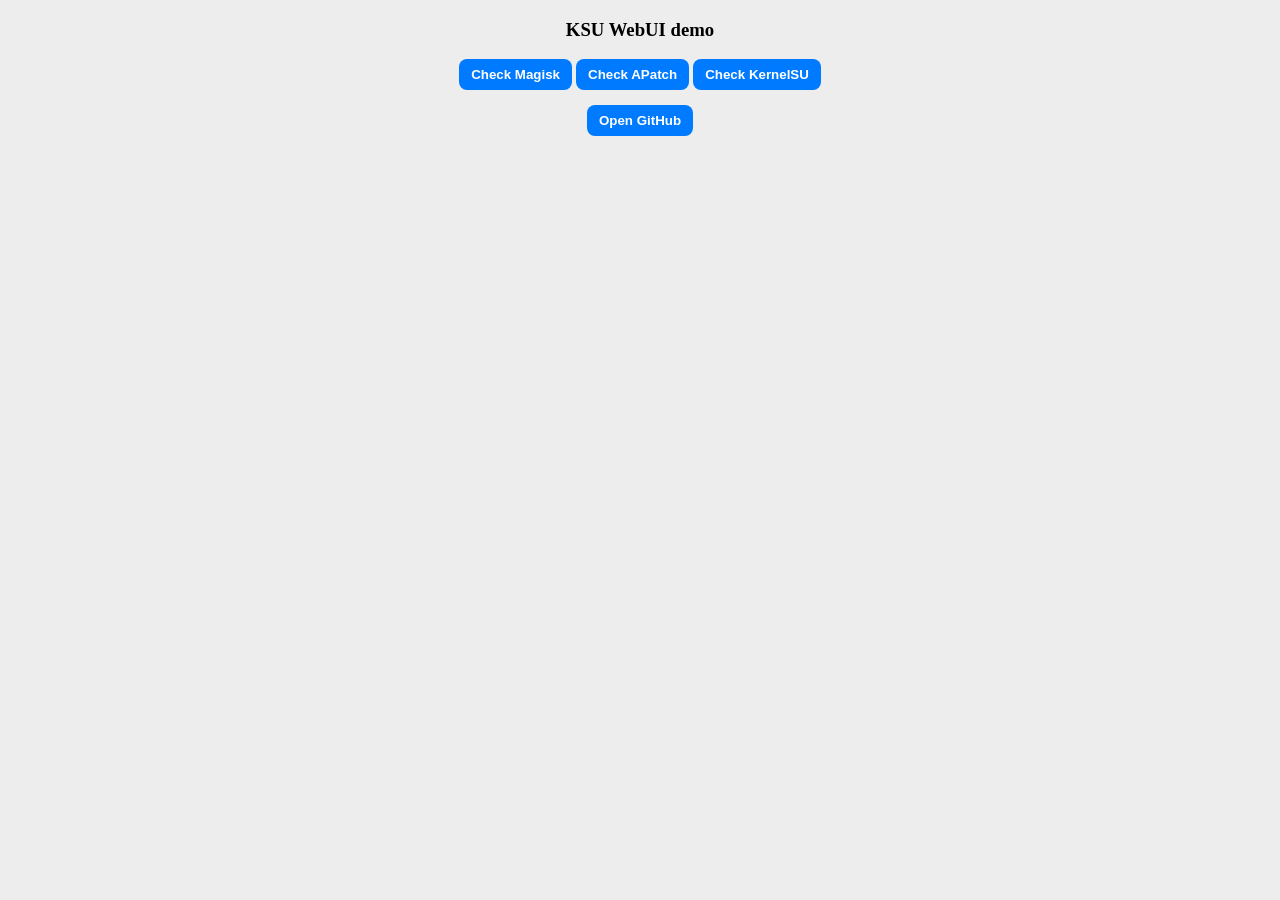
==== module/webroot/index.html @ 022d58e6 "webroot: show monet css in WebUI X" ====
<!DOCTYPE html>
<html lang="en">
    <head>
        <meta charset="utf-8">
        <meta name="viewport" content="width=device-width, initial-scale=1.0">
        <title>KSU WebUI demo</title>
        <link rel="stylesheet" href="styles.css" type="text/css">
        <script type="module" crossorigin src="index.js"></script>
    </head>
    <body>
        <h3 class="header">KSU WebUI demo</h3>
        <div class="content">
            <div class="button-container">
                <button class="btn ripple-element" onclick="checkMagisk()">Check Magisk</button>
                <button class="btn ripple-element" onclick="checkApatch()">Check APatch</button>
                <button class="btn ripple-element" onclick="checkKernelSU()">Check KernelSU</button>
            </div>
            <div class="button-container">
                <button class="btn ripple-element" onclick="linkRedirect('https://github.com/KOWX712/ksu-webui-demo')">Open GitHub</button>
            </div>
            <div class="content-container" id="monet-color-container">
                <h3>WebUI X Monet color scheme</h3>
                <button class="copy-btn copy">
                    <svg xmlns="http://www.w3.org/2000/svg" height="24px" viewBox="0 -960 960 960" width="24px"><path d="M200-120q-33 0-56.5-23.5T120-200v-560q0-33 23.5-56.5T200-840h167q11-35 43-57.5t70-22.5q40 0 71.5 22.5T594-840h166q33 0 56.5 23.5T840-760v560q0 33-23.5 56.5T760-120H200Zm0-80h560v-560h-80v120H280v-120h-80v560Zm280-560q17 0 28.5-11.5T520-800q0-17-11.5-28.5T480-840q-17 0-28.5 11.5T440-800q0 17 11.5 28.5T480-760Z"/></svg>
                </button>
                <pre id="monet-color-demo"></pre>
            </div>
        </div>
        <div class="footer-placeholder"></div>
    </body>
</html>
---- module/webroot/styles.css ----
@import url('https://mui.kernelsu.org/internal/insets.css');
@import url('https://mui.kernelsu.org/internal/colors.css');

:root {
    /* WebUI X full screen inset */
    --top-inset: var(--window-inset-top, 0px);
    --bottom-inset: var(--window-inset-bottom, 0px);

    /* Background colors */
    --bg-primary: var(--background, #EDEDED);
    --bg-secondary: var(--tonalSurface, #fff);

    /* Text colors */
    --text-primary: var(--onSurface, #000);
    
    /* Border colors */
    --border-color: var(--outlineVariant, #ccc);

    /* Button colors */
    --btn-primary: var(--primary, #007bff);
    --btn-primary-text: var(--onPrimary, #fff);
}

/* Dark mode */
@media (prefers-color-scheme: dark) {
    :root {
        /* Background colors */
        --bg-primary: var(--background, #151515);
        --bg-secondary: var(--tonalSurface, #292929);

        /* Text colors */
        --text-primary: var(--onSurface, #eee);

        /* Border colors */
        --border-color: var(--outlineVariant, #636363);
    }
}

body {
    margin: 0;
    padding-top: var(--top-inset);
    padding-bottom: var(--bottom-inset);
    background-color: var(--bg-primary);
    color: var(--text-primary);
}

.header {
    width: 100%;
    text-align: center;
}

h3 {
    user-select: none;
}

.content {
    display: flex;
    flex-direction: column;
    align-items: center;
    width: 100%;
    gap: 15px;
}

.footer-placeholder {
    height: 30px;
}

.btn {
    border: none;
    border-radius: 8px;
    padding: 8px 12px;
    font-weight: bold;
    background-color: var(--btn-primary);
    color: var(--btn-primary-text);
    user-select: none;
}

.content-container {
    width: 90%;
    max-width: 600px;
    padding: 20px 0;
    position: relative;
    background-color: var(--bg-secondary);
    border-radius: 10px;
    box-sizing: border-box;

    h3 {
        margin: 0;
    }
}

.content-container > * {
    padding: 0 20px;
}

#monet-color-container {
    display: none;
}

.copy-btn {
    position: absolute;
    right: 10px;
    top: 10px;
    display: flex;
    align-items: center;
    justify-content: center;
    padding: 5px;
    background-color: var(--bg-primary);
    border: 1px solid var(--border-color);
    border-radius: 5px;
    transition: all 0.2s ease;

    svg {
        fill: var(--border-color);
        transition: all 0.2s ease;
    }
}

.copy-btn:active {
    border-color: var(--text-primary);

    svg {
        fill: var(--text-primary);
    }
}

#monet-color-demo {
    overflow: auto;
}

.ripple-element {
    position: relative;
    overflow: hidden;
}

.ripple {
    position: absolute;
    border-radius: 50%;
    transform: scale(0);
    opacity: 1;
    animation: ripple-animation ease-out forwards;
    pointer-events: none;
    background: rgba(0, 0, 0, 0.2);
}

.ripple.end {
    opacity: 0;
}

@keyframes ripple-animation {
    to {
        transform: scale(3);
    }
}
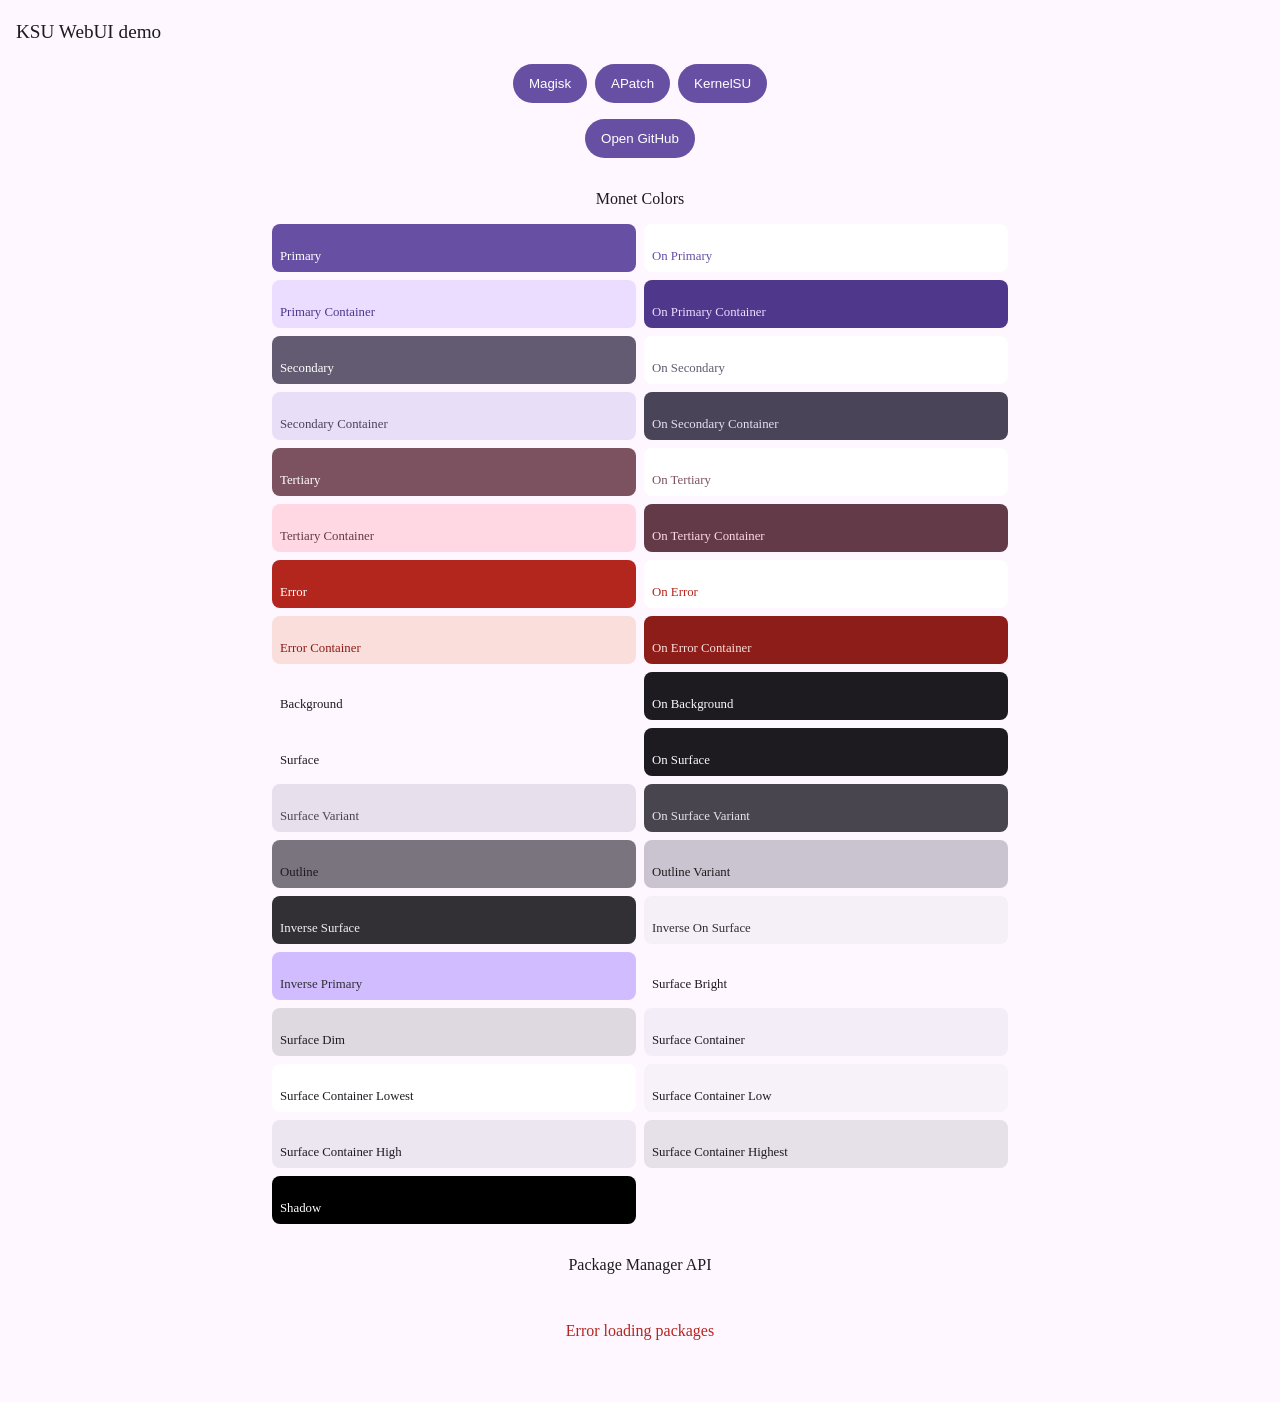
==== commit c3d489fe: "webroot: add support to new package manager api" ====
--- a/module/webroot/index.html
+++ b/module/webroot/index.html
@@ -8,25 +8,77 @@
         <script type="module" crossorigin src="index.js"></script>
     </head>
     <body>
-        <h3 class="header">KSU WebUI demo</h3>
+        <div class="header">
+            <div class="header-content">KSU WebUI demo</div>
+        </div>
+        <!-- Inset demo -->
+        <div class="inset-demo top">
+            <div class="corner">I'm top inset</div>
+            <div class="corner">I'm top inset</div>
+            <div class="corner">I'm top inset</div>
+        </div>
+        <div class="inset-demo bottom">
+            <div class="corner">I'm bottom inset</div>
+            <div class="corner">I'm bottom inset</div>
+            <div class="corner">I'm bottom inset</div>
+        </div>
+        <!-- body content -->
         <div class="content">
-            <div class="button-container">
-                <button class="btn ripple-element" onclick="checkMagisk()">Check Magisk</button>
-                <button class="btn ripple-element" onclick="checkApatch()">Check APatch</button>
-                <button class="btn ripple-element" onclick="checkKernelSU()">Check KernelSU</button>
-            </div>
-            <div class="button-container">
-                <button class="btn ripple-element" onclick="linkRedirect('https://github.com/KOWX712/ksu-webui-demo')">Open GitHub</button>
-            </div>
-            <div class="content-container" id="monet-color-container">
-                <h3>WebUI X Monet color scheme</h3>
-                <button class="copy-btn copy">
-                    <svg xmlns="http://www.w3.org/2000/svg" height="24px" viewBox="0 -960 960 960" width="24px"><path d="M200-120q-33 0-56.5-23.5T120-200v-560q0-33 23.5-56.5T200-840h167q11-35 43-57.5t70-22.5q40 0 71.5 22.5T594-840h166q33 0 56.5 23.5T840-760v560q0 33-23.5 56.5T760-120H200Zm0-80h560v-560h-80v120H280v-120h-80v560Zm280-560q17 0 28.5-11.5T520-800q0-17-11.5-28.5T480-840q-17 0-28.5 11.5T440-800q0 17 11.5 28.5T480-760Z"/></svg>
-                </button>
-                <pre id="monet-color-demo"></pre>
+            <div class="content-container">
+                <div class="button-container">
+                    <button class="btn ripple-element" onclick="checkMagisk()">Magisk</button>
+                    <button class="btn ripple-element" onclick="checkApatch()">APatch</button>
+                    <button class="btn ripple-element" onclick="checkKernelSU()">KernelSU</button>
+                </div>
+                <div class="button-container">
+                    <button class="btn ripple-element" onclick="linkRedirect('https://github.com/KOWX712/ksu-webui-demo')">Open GitHub</button>
+                </div>
+                <!-- Monet color demo -->
+                <div class="title">Monet Colors</div>
+                <div class="monet-color-container">
+                    <div class="color-block primary">Primary</div>
+                    <div class="color-block onPrimary">On Primary</div>
+                    <div class="color-block primaryContainer">Primary Container</div>
+                    <div class="color-block onPrimaryContainer">On Primary Container</div>
+                    <div class="color-block secondary">Secondary</div>
+                    <div class="color-block onSecondary">On Secondary</div>
+                    <div class="color-block secondaryContainer">Secondary Container</div>
+                    <div class="color-block onSecondaryContainer">On Secondary Container</div>
+                    <div class="color-block tertiary">Tertiary</div>
+                    <div class="color-block onTertiary">On Tertiary</div>
+                    <div class="color-block tertiaryContainer">Tertiary Container</div>
+                    <div class="color-block onTertiaryContainer">On Tertiary Container</div>
+                    <div class="color-block error">Error</div>
+                    <div class="color-block onError">On Error</div>
+                    <div class="color-block errorContainer">Error Container</div>
+                    <div class="color-block onErrorContainer">On Error Container</div>
+                    <div class="color-block background">Background</div>
+                    <div class="color-block onBackground">On Background</div>
+                    <div class="color-block surface">Surface</div>
+                    <div class="color-block onSurface">On Surface</div>
+                    <div class="color-block surfaceVariant">Surface Variant</div>
+                    <div class="color-block onSurfaceVariant">On Surface Variant</div>
+                    <div class="color-block outline">Outline</div>
+                    <div class="color-block outlineVariant">Outline Variant</div>
+                    <div class="color-block inverseSurface">Inverse Surface</div>
+                    <div class="color-block inverseOnSurface">Inverse On Surface</div>
+                    <div class="color-block inversePrimary">Inverse Primary</div>
+                    <div class="color-block surfaceBright">Surface Bright</div>
+                    <div class="color-block surfaceDim">Surface Dim</div>
+                    <div class="color-block surfaceContainer">Surface Container</div>
+                    <div class="color-block surfaceContainerLowest">Surface Container Lowest</div>
+                    <div class="color-block surfaceContainerLow">Surface Container Low</div>
+                    <div class="color-block surfaceContainerHigh">Surface Container High</div>
+                    <div class="color-block surfaceContainerHighest">Surface Container Highest</div>
+                    <div class="color-block shadow">Shadow</div>
+                </div>
+                <!-- package manager api demo -->
+                <div class="title">Package Manager API</div>
+                <div class="pm-container">
+                    <div class="loading">Loading packages...</div>
+                </div>
             </div>
         </div>
         <div class="footer-placeholder"></div>
     </body>
 </html>
-
--- a/module/webroot/styles.css
+++ b/module/webroot/styles.css
@@ -1,59 +1,123 @@
-@import url('https://mui.kernelsu.org/internal/insets.css');
-@import url('https://mui.kernelsu.org/internal/colors.css');
+/* Import these for KernelSU or WebUI-X provided css properties (as root variable) */
+@import url('https://mui.kernelsu.org/internal/insets.css'); /* For windows insets value */
+@import url('https://mui.kernelsu.org/internal/colors.css'); /* For app's monet color */
 
 :root {
-    /* WebUI X full screen inset */
-    --top-inset: var(--window-inset-top, 0px);
-    --bottom-inset: var(--window-inset-bottom, 0px);
-
-    /* Background colors */
-    --bg-primary: var(--background, #EDEDED);
-    --bg-secondary: var(--tonalSurface, #fff);
-
-    /* Text colors */
-    --text-primary: var(--onSurface, #000);
-    
-    /* Border colors */
-    --border-color: var(--outlineVariant, #ccc);
-
-    /* Button colors */
-    --btn-primary: var(--primary, #007bff);
-    --btn-primary-text: var(--onPrimary, #fff);
+    /* Insets */
+    --inset-top: var(--window-inset-top, 0px);
+    --inset-bottom: var(--window-inset-bottom, 0px);
+
+    /* Color */
+    --color-primary: var(--primary, #6750A4);
+    --color-on-primary: var(--onPrimary, #FFFFFF);
+    --color-primary-container: var(--primaryContainer, #EADDFF);
+    --color-on-primary-container: var(--onPrimaryContainer, #4F378B);
+    --color-secondary: var(--secondary, #625B71);
+    --color-on-secondary: var(--onSecondary, #FFFFFF);
+    --color-secondary-container: var(--secondaryContainer, #E8DEF8);
+    --color-on-secondary-container: var(--on-secondaryContainer, #4A4458);
+    --color-tertiary: var(--tertiary, #7D5260);
+    --color-on-tertiary: var(--onTertiary, #FFFFFF);
+    --color-tertiary-container: var(--tertiaryContainer, #FFD8E4);
+    --color-on-tertiary-container: var(--onTertiaryContainer, #633B48);
+    --color-error: var(--error, #B3261E);
+    --color-on-error: var(--onError, #FFFFFF);
+    --color-error-container: var(--errorContainer, #F9DEDC);
+    --color-on-error-container: var(--onErrorContainer, #8C1D18);
+    --color-background: var(--background, #FEF7FF);
+    --color-on-background: var(--onBackground, #1D1B20);
+    --color-surface: var(--surface, #FEF7FF);
+    --color-on-surface: var(--onSurface, #1D1B20);
+    --color-surface-variant: var(--surfaceVariant, #E7E0EC);
+    --color-on-surface-variant: var(--onSurfaceVariant, #49454F);
+    --color-outline: var(--outline, #79747E);
+    --color-outline-variant: var(--outlineVariant, #CAC4D0);
+    --color-shadow: var(--shadow, #000000);
+    --color-inverse-surface: var(--inverseSurface, #322F35);
+    --color-inverse-on-surface: var(--inverseOnSurface, #F5EFF7);
+    --color-inverse-primary: var(--inversePrimary, #D0BCFF);
+    --color-surface-bright: var(--surfaceBright, #FEF7FF);
+    --color-surface-dim: var(--surfaceDim, #DED8E1);
+    --color-surface-container: var(--surfaceContainer, #F3EDF7);
+    --color-surface-container-lowest: var(--surfaceContainerLowest, #FFFFFF);
+    --color-surface-container-low: var(--surfaceContainerLow, #F7F2FA);
+    --color-surface-container-high: var(--surfaceContainerHigh, #ECE6F0);
+    --color-surface-container-highest: var(--surfaceContainerHighest, #E6E0E9);
 }
 
 /* Dark mode */
 @media (prefers-color-scheme: dark) {
     :root {
-        /* Background colors */
-        --bg-primary: var(--background, #151515);
-        --bg-secondary: var(--tonalSurface, #292929);
-
-        /* Text colors */
-        --text-primary: var(--onSurface, #eee);
-
-        /* Border colors */
-        --border-color: var(--outlineVariant, #636363);
+        /* Color (Dark mode) */
+        --color-primary: var(--primary, #D0BCFF);
+        --color-on-primary: var(--onPrimary, #381E72);
+        --color-primary-container: var(--primaryContainer, #4F378B);
+        --color-on-primary-container: var(--onPrimaryContainer, #EADDFF);
+        --color-secondary: var(--secondary, #CCC2DC);
+        --color-on-secondary: var(--onSecondary, #332D41);
+        --color-secondary-container: var(--secondaryContainer, #4A4458);
+        --color-on-secondary-container: var(--onSecondaryContainer, #E8DEF8);
+        --color-tertiary: var(--tertiary, #EFB8C8);
+        --color-on-tertiary: var(--onTertiary, #492532);
+        --color-tertiary-container: var(--tertiaryContainer, #633B48);
+        --color-on-tertiary-container: var(--onTertiaryContainer, #FFD8E4);
+        --color-error: var(--error, #F2B8B5);
+        --color-on-error: var(--onError, #601410);
+        --color-error-container: var(--errorContainer, #8C1D18);
+        --color-on-error-container: var(--onErrorContainer, #F9DEDC);
+        --color-background: var(--background, #141218);
+        --color-on-background: var(--onBackground, #E6E0E9);
+        --color-surface: var(--surface, #141218);
+        --color-on-surface: var(--onSurface, #E6E0E9);
+        --color-surface-variant: var(--surfaceVariant, #49454F);
+        --color-on-surface-variant: var(--onSurfaceVariant, #CAC4D0);
+        --color-outline: var(--outline, #938F99);
+        --color-outline-variant: var(--outlineVariant, #49454F);
+        --color-shadow: var(--shadow, #000000);
+        --color-inverse-surface: var(--inverseSurface, #E6E0E9);
+        --color-inverse-on-surface: var(--inverseOnSurface, #322F35);
+        --color-inverse-primary: var(--inversePrimary, #6750A4);
+        --color-surface-bright: var(--surfaceBright, #3B383E);
+        --color-surface-dim: var(--surfaceDim, #141218);
+        --color-surface-container: var(--surfaceContainer, #211F26);
+        --color-surface-container-lowest: var(--surfaceContainerLowest, #0F0D13);
+        --color-surface-container-low: var(--surfaceContainerLow, #1D1B20);
+        --color-surface-container-high: var(--surfaceContainerHigh, #2B2930);
+        --color-surface-container-highest: var(--surfaceContainerHighest, #36343B);
     }
 }
 
 body {
     margin: 0;
-    padding-top: var(--top-inset);
-    padding-bottom: var(--bottom-inset);
-    background-color: var(--bg-primary);
-    color: var(--text-primary);
+    padding-top: var(--inset-top);
+    padding-bottom: var(--inset-bottom);
+    background-color: var(--color-background);
+    color: var(--color-on-background);
 }
 
 .header {
+    position: fixed;
+    top: 0;
+    left: 0;
     width: 100%;
-    text-align: center;
-}
-
-h3 {
-    user-select: none;
+    height: 64px;
+    padding-top: var(--inset-top);
+    background-color: var(--color-background);
+    z-index: 1;
+}
+
+.header-content {
+    font-size: 1.2em;
+    width: 100%;
+    height: 100%;
+    padding: 0 16px;
+    box-sizing: border-box;
+    display: flex;
+    align-items: center;
 }
 
 .content {
+    margin-top: 64px;
     display: flex;
     flex-direction: column;
     align-items: center;
@@ -65,67 +129,259 @@
     height: 30px;
 }
 
+.button-container {
+    width: 100%;
+    display: flex;
+    justify-content: center;
+    gap: 8px;
+}
+
 .btn {
     border: none;
+    border-radius: 50px;
+    padding: 12px 16px;
+    font-weight: 500;
+    background-color: var(--color-primary);
+    color: var(--color-on-primary);
+    user-select: none;
+}
+
+.content-container {
+    width:100%;
+    max-width: 768px;
+    padding: 0 16px;
+    box-sizing: border-box;
+    display: flex;
+    flex-direction: column;
+    align-items: center;
+    gap: 16px;
+}
+
+.title {
+    margin-top: 16px;
+    user-select: none;
+}
+
+.monet-color-container {
+    width: 100%;
+    display: grid;
+    grid-template-columns: repeat(2, 1fr);
+    gap: 8px;
+}
+
+.color-block {
+    height: 48px;
+    font-size: 0.8em;
     border-radius: 8px;
-    padding: 8px 12px;
-    font-weight: bold;
-    background-color: var(--btn-primary);
-    color: var(--btn-primary-text);
-    user-select: none;
-}
-
-.content-container {
-    width: 90%;
-    max-width: 600px;
-    padding: 20px 0;
-    position: relative;
-    background-color: var(--bg-secondary);
-    border-radius: 10px;
+    display: flex;
+    align-items: end;
+    padding: 8px;
     box-sizing: border-box;
-
-    h3 {
-        margin: 0;
-    }
-}
-
-.content-container > * {
-    padding: 0 20px;
-}
-
-#monet-color-container {
-    display: none;
-}
-
-.copy-btn {
-    position: absolute;
-    right: 10px;
-    top: 10px;
-    display: flex;
-    align-items: center;
-    justify-content: center;
-    padding: 5px;
-    background-color: var(--bg-primary);
-    border: 1px solid var(--border-color);
-    border-radius: 5px;
-    transition: all 0.2s ease;
-
-    svg {
-        fill: var(--border-color);
-        transition: all 0.2s ease;
-    }
-}
-
-.copy-btn:active {
-    border-color: var(--text-primary);
-
-    svg {
-        fill: var(--text-primary);
-    }
-}
-
-#monet-color-demo {
-    overflow: auto;
+}
+
+.color-block.primary {
+    background-color: var(--color-primary);
+    color: var(--color-on-primary);
+}
+
+.color-block.onPrimary {
+    background-color: var(--color-on-primary);
+    color: var(--color-primary);
+}
+
+.color-block.primaryContainer {
+    background-color: var(--color-primary-container);
+    color: var(--color-on-primary-container);
+}
+
+.color-block.onPrimaryContainer {
+    background-color: var(--color-on-primary-container);
+    color: var(--color-primary-container);
+}
+
+.color-block.secondary {
+    background-color: var(--color-secondary);
+    color: var(--color-on-secondary);
+}
+
+.color-block.onSecondary {
+    background-color: var(--color-on-secondary);
+    color: var(--color-secondary);
+}
+
+.color-block.secondaryContainer {
+    background-color: var(--color-secondary-container);
+    color: var(--color-on-secondary-container);
+}
+
+.color-block.onSecondaryContainer {
+    background-color: var(--color-on-secondary-container);
+    color: var(--color-secondary-container);
+}
+
+.color-block.tertiary {
+    background-color: var(--color-tertiary);
+    color: var(--color-on-tertiary);
+}
+
+.color-block.onTertiary {
+    background-color: var(--color-on-tertiary);
+    color: var(--color-tertiary);
+}
+
+.color-block.tertiaryContainer {
+    background-color: var(--color-tertiary-container);
+    color: var(--color-on-tertiary-container);
+}
+
+.color-block.onTertiaryContainer {
+    background-color: var(--color-on-tertiary-container);
+    color: var(--color-tertiary-container);
+}
+
+.color-block.error {
+    background-color: var(--color-error);
+    color: var(--color-on-error);
+}
+
+.color-block.onError {
+    background-color: var(--color-on-error);
+    color: var(--color-error);
+}
+
+.color-block.errorContainer {
+    background-color: var(--color-error-container);
+    color: var(--color-on-error-container);
+}
+
+.color-block.onErrorContainer {
+    background-color: var(--color-on-error-container);
+    color: var(--color-error-container);
+}
+
+.color-block.background {
+    background-color: var(--color-background);
+    color: var(--color-on-background);
+}
+
+.color-block.onBackground {
+    background-color: var(--color-on-background);
+    color: var(--color-background);
+}
+
+.color-block.surface {
+    background-color: var(--color-surface);
+    color: var(--color-on-surface);
+}
+
+.color-block.onSurface {
+    background-color: var(--color-on-surface);
+    color: var(--color-surface);
+}
+
+.color-block.surfaceVariant {
+    background-color: var(--color-surface-variant);
+    color: var(--color-on-surface-variant);
+}
+
+.color-block.onSurfaceVariant {
+    background-color: var(--color-on-surface-variant);
+    color: var(--color-surface-variant);
+}
+
+.color-block.outline {
+    background-color: var(--color-outline);
+    color: var(--color-on-surface);
+}
+
+.color-block.outlineVariant {
+    background-color: var(--color-outline-variant);
+    color: var(--color-on-surface);
+}
+
+.color-block.shadow {
+    background-color: var(--color-shadow);
+    color: #FFFFFF;
+}
+
+.color-block.inverseSurface {
+    background-color: var(--color-inverse-surface);
+    color: var(--color-inverse-on-surface);
+}
+
+.color-block.inverseOnSurface {
+    background-color: var(--color-inverse-on-surface);
+    color: var(--color-inverse-surface);
+}
+
+.color-block.inversePrimary {
+    background-color: var(--color-inverse-primary);
+    color: var(--color-inverse-surface);
+}
+
+.color-block.surfaceBright {
+    background-color: var(--color-surface-bright);
+    color: var(--color-on-surface);
+}
+
+.color-block.surfaceDim {
+    background-color: var(--color-surface-dim);
+    color: var(--color-on-surface);
+}
+
+.color-block.surfaceContainer {
+    background-color: var(--color-surface-container);
+    color: var(--color-on-surface);
+}
+
+.color-block.surfaceContainerLowest {
+    background-color: var(--color-surface-container-lowest);
+    color: var(--color-on-surface);
+}
+
+.color-block.surfaceContainerLow {
+    background-color: var(--color-surface-container-low);
+    color: var(--color-on-surface);
+}
+
+.color-block.surfaceContainerHigh {
+    background-color: var(--color-surface-container-high);
+    color: var(--color-on-surface);
+}
+
+.color-block.surfaceContainerHighest {
+    background-color: var(--color-surface-container-highest);
+    color: var(--color-on-surface);
+}
+
+.inset-demo {
+    position: fixed;
+    width: 100%;
+    background-color: var(--color-tertiary-container);
+    color: var(--color-on-tertiary-container);
+    z-index: 1;
+    overflow: hidden;
+    display: grid;
+    grid-template-columns: repeat(3, 1fr);
+}
+
+.inset-demo.top {
+    top: 0;
+    height: var(--inset-top);
+}
+
+.inset-demo.bottom {
+    bottom: 0;
+    height: var(--inset-bottom);
+}
+
+.corner {
+    text-align: center;
+    font-size: 0.5em;
+}
+
+.inset-demo.bottom .corner {
+    margin-top: auto;
 }
 
 .ripple-element {
@@ -152,3 +408,110 @@
         transform: scale(3);
     }
 }
+
+.pm-container {
+    max-width: 100%;
+    overflow: auto;
+}
+
+.pm-table {
+    border-collapse: collapse;
+    background-color: var(--color-surface);
+    border-radius: 8px;
+    overflow: hidden;
+    table-layout: fixed;
+}
+
+.pm-table th,
+.pm-table td {
+    padding: 12px 8px;
+    text-align: left;
+    border-bottom: 1px solid var(--color-outline);
+}
+
+.pm-table th {
+    background-color: var(--color-surface-container-high);
+    font-weight: 600;
+    color: var(--color-on-surface);
+    font-size: 0.9em;
+}
+
+.pm-table tbody tr:last-child td {
+    border-bottom: none;
+}
+
+.app-icon {
+    width: 48px;
+    height: 48px;
+    object-fit: contain;
+    background-color: var(--color-surface-container);
+    transition: opacity 0.3s ease;
+}
+
+.app-icon.lazy {
+    opacity: 0;
+}
+
+.app-icon:not(.lazy) {
+    opacity: 1;
+}
+
+.app-info {
+    max-width: 10em;
+}
+
+.app-label {
+    color: var(--color-on-surface);
+    margin-bottom: 4px;
+    font-size: 0.9em;
+    overflow: hidden;
+    text-overflow: ellipsis;
+    white-space: nowrap;
+}
+
+.package-name {
+    color: var(--color-on-surface-variant);
+    font-size: 0.8em;
+    margin-bottom: 2px;
+    overflow: hidden;
+    text-overflow: ellipsis;
+    white-space: nowrap;
+}
+
+.version {
+    color: var(--color-on-surface-variant);
+    font-size: 0.8em;
+    overflow: hidden;
+    text-overflow: ellipsis;
+    white-space: nowrap;
+}
+
+.app-type {
+    text-transform: capitalize;
+    font-size: 0.9em;
+}
+
+.app-type.system {
+    color: var(--color-tertiary);
+}
+
+.app-type.user {
+    color: var(--color-primary);
+}
+
+.app-uid {
+    font-family: monospace;
+    color: var(--color-on-surface-variant);
+    font-size: 0.9em;
+}
+
+.loading,
+.pm-error {
+    text-align: center;
+    padding: 32px;
+    color: var(--color-on-surface-variant);
+}
+
+.pm-error {
+    color: var(--color-error);
+}
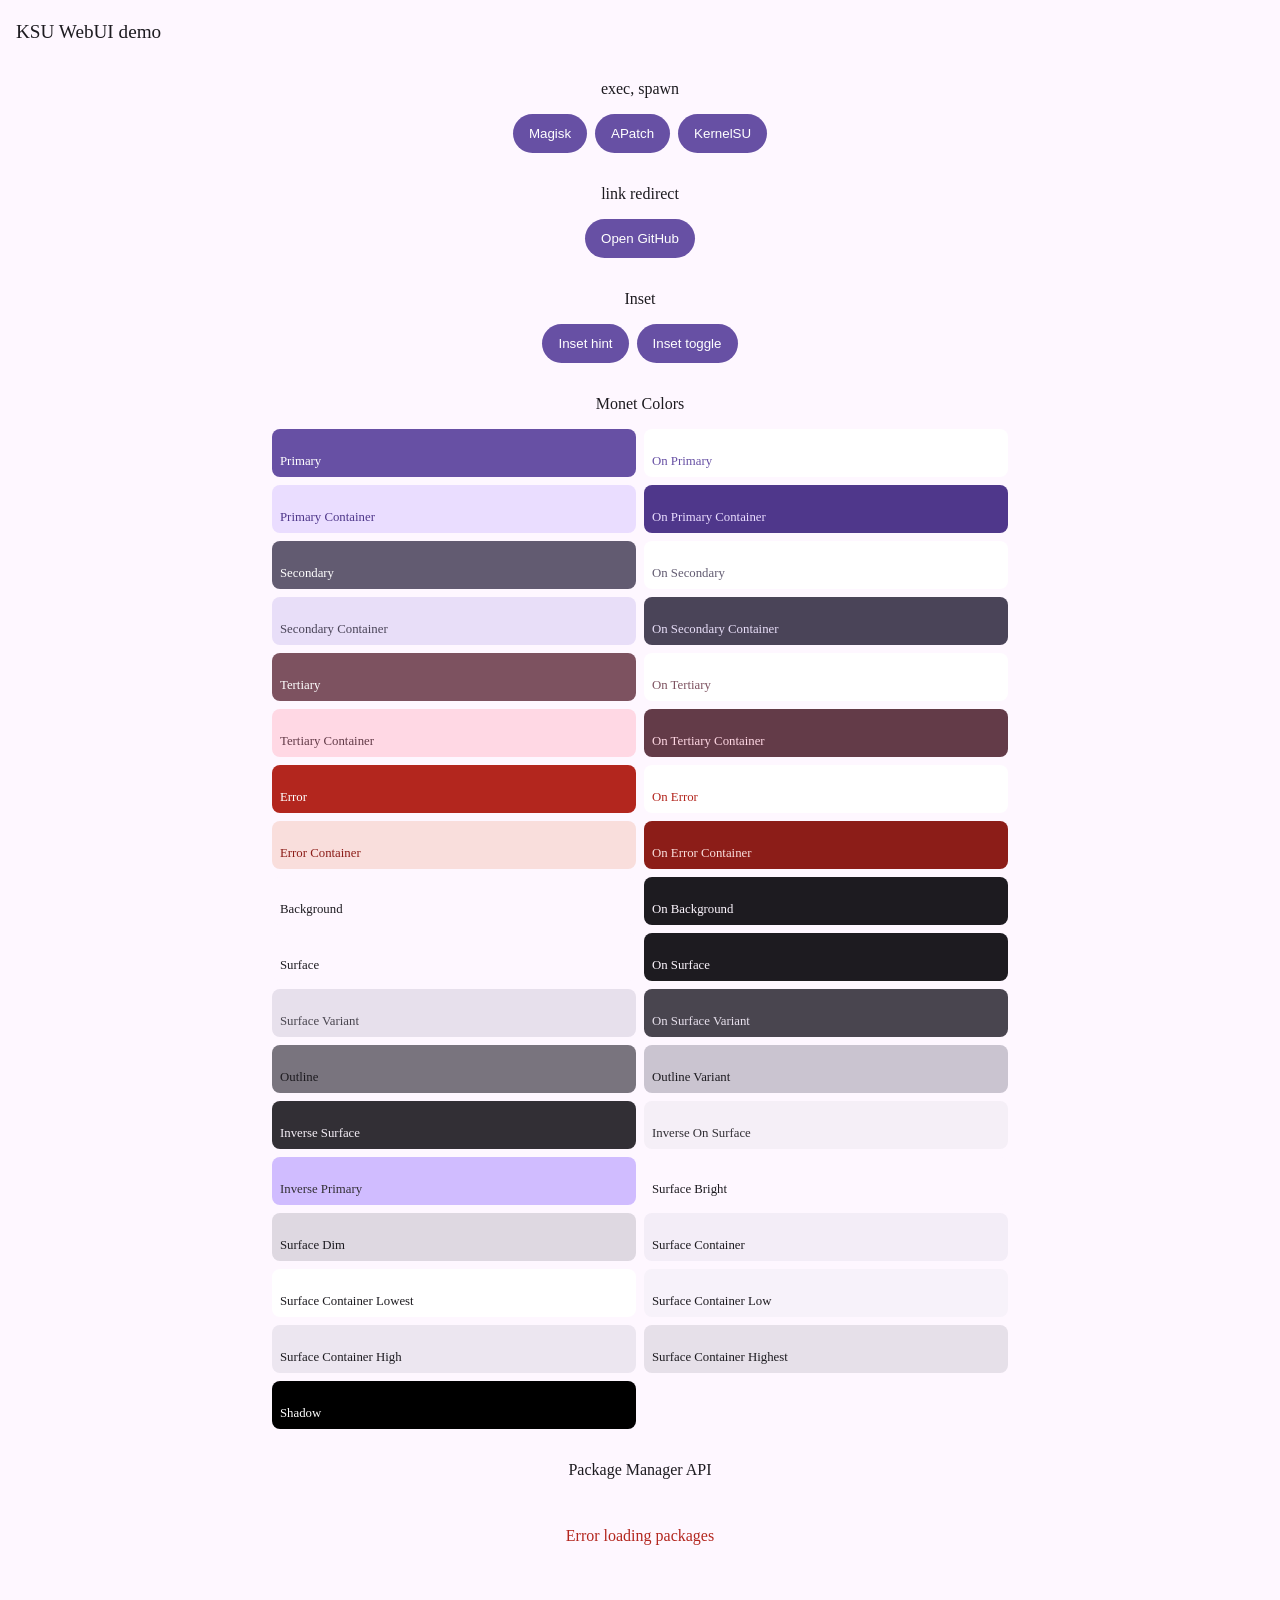
==== commit 50ebfcbe: "webroot: add insets toggle support" ====
--- a/module/webroot/index.html
+++ b/module/webroot/index.html
@@ -12,12 +12,12 @@
             <div class="header-content">KSU WebUI demo</div>
         </div>
         <!-- Inset demo -->
-        <div class="inset-demo top">
+        <div class="inset-demo top hide">
             <div class="corner">I'm top inset</div>
             <div class="corner">I'm top inset</div>
             <div class="corner">I'm top inset</div>
         </div>
-        <div class="inset-demo bottom">
+        <div class="inset-demo bottom hide">
             <div class="corner">I'm bottom inset</div>
             <div class="corner">I'm bottom inset</div>
             <div class="corner">I'm bottom inset</div>
@@ -25,13 +25,23 @@
         <!-- body content -->
         <div class="content">
             <div class="content-container">
+                <!-- exec and spawn demo -->
+                 <div class="title">exec, spawn</div>
                 <div class="button-container">
                     <button class="btn ripple-element" onclick="checkMagisk()">Magisk</button>
                     <button class="btn ripple-element" onclick="checkApatch()">APatch</button>
                     <button class="btn ripple-element" onclick="checkKernelSU()">KernelSU</button>
                 </div>
+                <!-- open link in external browser demo -->
+                 <div class="title">link redirect</div>
                 <div class="button-container">
                     <button class="btn ripple-element" onclick="linkRedirect('https://github.com/KOWX712/ksu-webui-demo')">Open GitHub</button>
+                </div>
+                <!-- Insets demo -->
+                 <div class="title">Inset</div>
+                <div class="button-container">
+                    <button class="btn ripple-element" onclick="toggleInsetHint()">Inset hint</button>
+                    <button class="btn ripple-element" onclick="toggleInset()">Inset toggle</button>
                 </div>
                 <!-- Monet color demo -->
                 <div class="title">Monet Colors</div>
--- a/module/webroot/styles.css
+++ b/module/webroot/styles.css
@@ -515,3 +515,7 @@
 .pm-error {
     color: var(--color-error);
 }
+
+.hide {
+    display: none;
+}
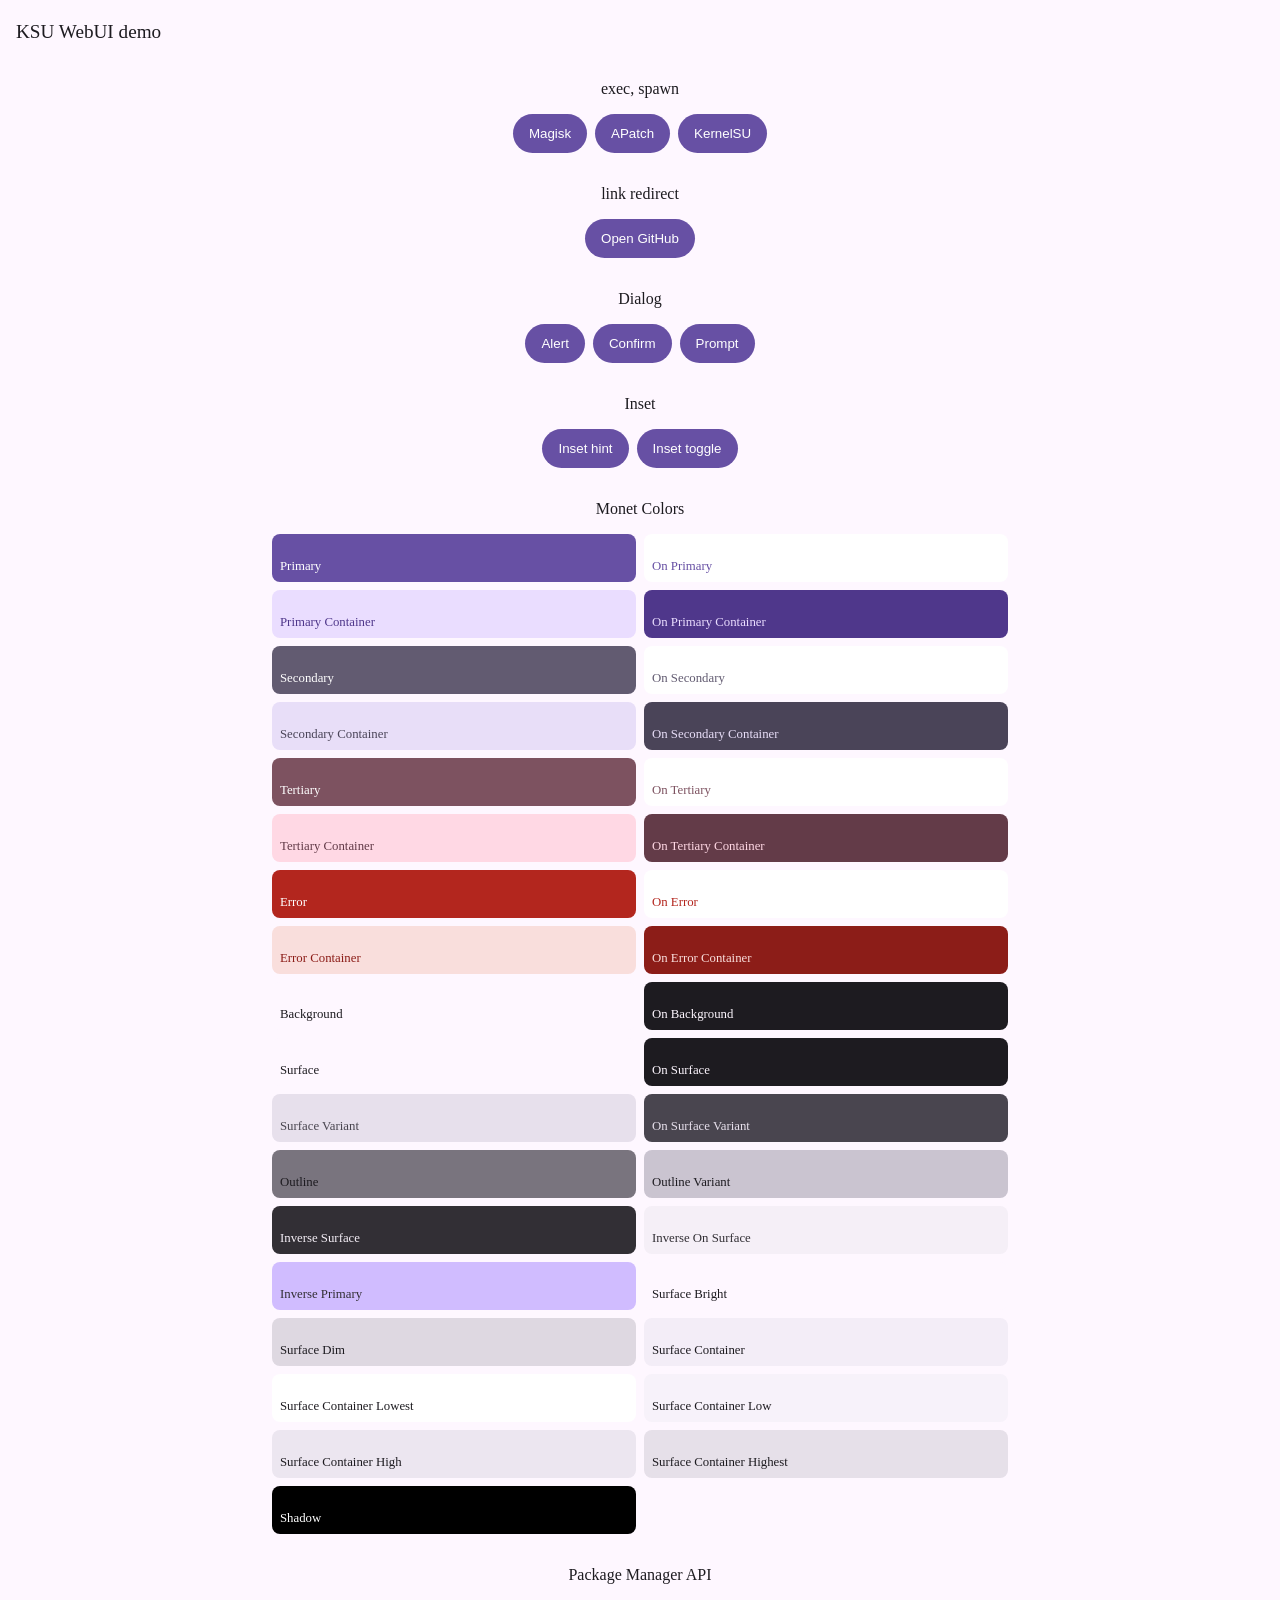
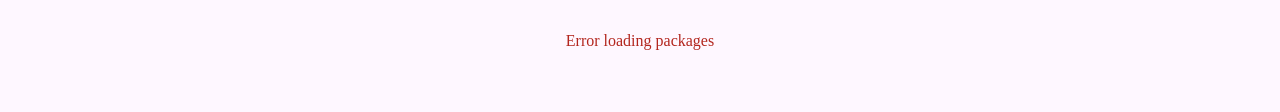
==== commit 85bd5873: "webroot: add web dialog demo" ====
--- a/module/webroot/index.html
+++ b/module/webroot/index.html
@@ -37,8 +37,15 @@
                 <div class="button-container">
                     <button class="btn ripple-element" onclick="linkRedirect('https://github.com/KOWX712/ksu-webui-demo')">Open GitHub</button>
                 </div>
+                <!-- Dialog demo -->
+                <div class="title">Dialog</div>
+                <div class="button-container">
+                    <button class="btn ripple-element" onclick="window.alert('Alert dialog demo')">Alert</button>
+                    <button class="btn ripple-element" onclick="window.confirm('Confirm dialog demo')">Confirm</button>
+                    <button class="btn ripple-element" onclick="window.prompt('Prompt dialog demo')">Prompt</button>
+                </div>
                 <!-- Insets demo -->
-                 <div class="title">Inset</div>
+                <div class="title">Inset</div>
                 <div class="button-container">
                     <button class="btn ripple-element" onclick="toggleInsetHint()">Inset hint</button>
                     <button class="btn ripple-element" onclick="toggleInset()">Inset toggle</button>
--- a/module/webroot/styles.css
+++ b/module/webroot/styles.css
@@ -1,91 +1,4 @@
-/* Import these for KernelSU or WebUI-X provided css properties (as root variable) */
-@import url('https://mui.kernelsu.org/internal/insets.css'); /* For windows insets value */
-@import url('https://mui.kernelsu.org/internal/colors.css'); /* For app's monet color */
-
-:root {
-    /* Insets */
-    --inset-top: var(--window-inset-top, 0px);
-    --inset-bottom: var(--window-inset-bottom, 0px);
-
-    /* Color */
-    --color-primary: var(--primary, #6750A4);
-    --color-on-primary: var(--onPrimary, #FFFFFF);
-    --color-primary-container: var(--primaryContainer, #EADDFF);
-    --color-on-primary-container: var(--onPrimaryContainer, #4F378B);
-    --color-secondary: var(--secondary, #625B71);
-    --color-on-secondary: var(--onSecondary, #FFFFFF);
-    --color-secondary-container: var(--secondaryContainer, #E8DEF8);
-    --color-on-secondary-container: var(--on-secondaryContainer, #4A4458);
-    --color-tertiary: var(--tertiary, #7D5260);
-    --color-on-tertiary: var(--onTertiary, #FFFFFF);
-    --color-tertiary-container: var(--tertiaryContainer, #FFD8E4);
-    --color-on-tertiary-container: var(--onTertiaryContainer, #633B48);
-    --color-error: var(--error, #B3261E);
-    --color-on-error: var(--onError, #FFFFFF);
-    --color-error-container: var(--errorContainer, #F9DEDC);
-    --color-on-error-container: var(--onErrorContainer, #8C1D18);
-    --color-background: var(--background, #FEF7FF);
-    --color-on-background: var(--onBackground, #1D1B20);
-    --color-surface: var(--surface, #FEF7FF);
-    --color-on-surface: var(--onSurface, #1D1B20);
-    --color-surface-variant: var(--surfaceVariant, #E7E0EC);
-    --color-on-surface-variant: var(--onSurfaceVariant, #49454F);
-    --color-outline: var(--outline, #79747E);
-    --color-outline-variant: var(--outlineVariant, #CAC4D0);
-    --color-shadow: var(--shadow, #000000);
-    --color-inverse-surface: var(--inverseSurface, #322F35);
-    --color-inverse-on-surface: var(--inverseOnSurface, #F5EFF7);
-    --color-inverse-primary: var(--inversePrimary, #D0BCFF);
-    --color-surface-bright: var(--surfaceBright, #FEF7FF);
-    --color-surface-dim: var(--surfaceDim, #DED8E1);
-    --color-surface-container: var(--surfaceContainer, #F3EDF7);
-    --color-surface-container-lowest: var(--surfaceContainerLowest, #FFFFFF);
-    --color-surface-container-low: var(--surfaceContainerLow, #F7F2FA);
-    --color-surface-container-high: var(--surfaceContainerHigh, #ECE6F0);
-    --color-surface-container-highest: var(--surfaceContainerHighest, #E6E0E9);
-}
-
-/* Dark mode */
-@media (prefers-color-scheme: dark) {
-    :root {
-        /* Color (Dark mode) */
-        --color-primary: var(--primary, #D0BCFF);
-        --color-on-primary: var(--onPrimary, #381E72);
-        --color-primary-container: var(--primaryContainer, #4F378B);
-        --color-on-primary-container: var(--onPrimaryContainer, #EADDFF);
-        --color-secondary: var(--secondary, #CCC2DC);
-        --color-on-secondary: var(--onSecondary, #332D41);
-        --color-secondary-container: var(--secondaryContainer, #4A4458);
-        --color-on-secondary-container: var(--onSecondaryContainer, #E8DEF8);
-        --color-tertiary: var(--tertiary, #EFB8C8);
-        --color-on-tertiary: var(--onTertiary, #492532);
-        --color-tertiary-container: var(--tertiaryContainer, #633B48);
-        --color-on-tertiary-container: var(--onTertiaryContainer, #FFD8E4);
-        --color-error: var(--error, #F2B8B5);
-        --color-on-error: var(--onError, #601410);
-        --color-error-container: var(--errorContainer, #8C1D18);
-        --color-on-error-container: var(--onErrorContainer, #F9DEDC);
-        --color-background: var(--background, #141218);
-        --color-on-background: var(--onBackground, #E6E0E9);
-        --color-surface: var(--surface, #141218);
-        --color-on-surface: var(--onSurface, #E6E0E9);
-        --color-surface-variant: var(--surfaceVariant, #49454F);
-        --color-on-surface-variant: var(--onSurfaceVariant, #CAC4D0);
-        --color-outline: var(--outline, #938F99);
-        --color-outline-variant: var(--outlineVariant, #49454F);
-        --color-shadow: var(--shadow, #000000);
-        --color-inverse-surface: var(--inverseSurface, #E6E0E9);
-        --color-inverse-on-surface: var(--inverseOnSurface, #322F35);
-        --color-inverse-primary: var(--inversePrimary, #6750A4);
-        --color-surface-bright: var(--surfaceBright, #3B383E);
-        --color-surface-dim: var(--surfaceDim, #141218);
-        --color-surface-container: var(--surfaceContainer, #211F26);
-        --color-surface-container-lowest: var(--surfaceContainerLowest, #0F0D13);
-        --color-surface-container-low: var(--surfaceContainerLow, #1D1B20);
-        --color-surface-container-high: var(--surfaceContainerHigh, #2B2930);
-        --color-surface-container-highest: var(--surfaceContainerHighest, #36343B);
-    }
-}
+@import './theme.css';
 
 body {
     margin: 0;
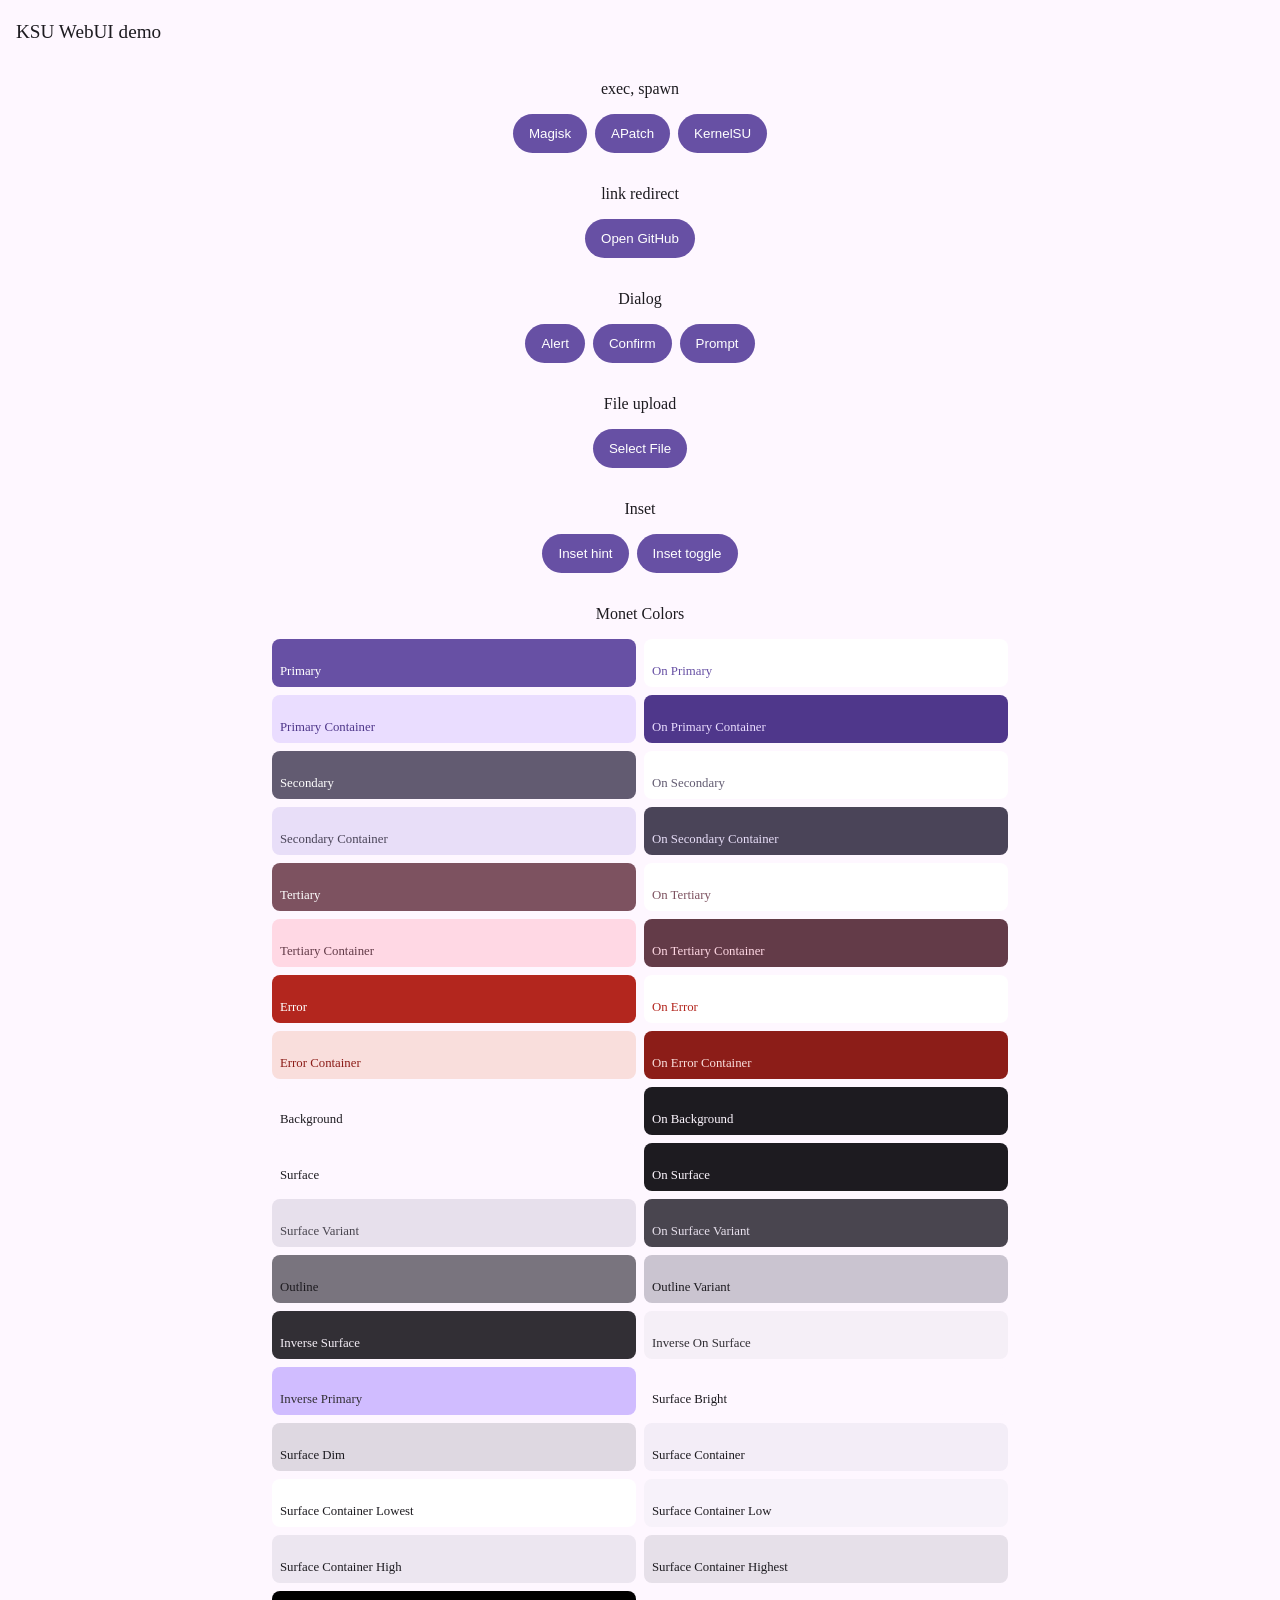
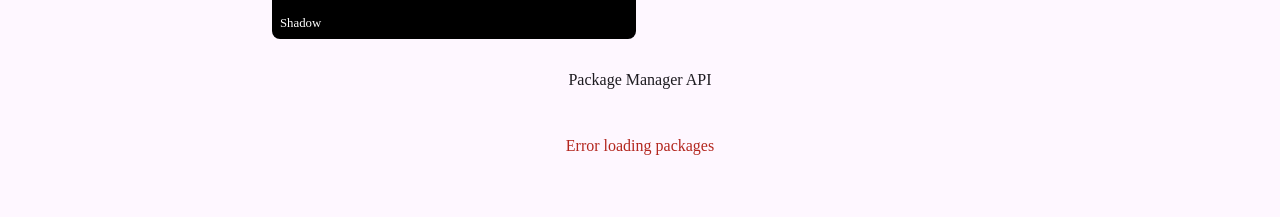
==== commit d83ab03d: "webroot: add file upload api demo - since KernelSU 32265 - ref: tiann/KernelSU#3139" ====
--- a/module/webroot/index.html
+++ b/module/webroot/index.html
@@ -43,6 +43,26 @@
                     <button class="btn ripple-element" onclick="window.alert('Alert dialog demo')">Alert</button>
                     <button class="btn ripple-element" onclick="window.confirm('Confirm dialog demo')">Confirm</button>
                     <button class="btn ripple-element" onclick="window.prompt('Prompt dialog demo')">Prompt</button>
+                </div>
+                <!-- File upload demo (supported since KernelSU 32265, APatch 11178)-->
+                <div class="title">File upload</div>
+                <div class="upload-container">
+                    <button class="btn ripple-element" onclick="document.getElementById('fileUpload').click()">Select File</button>
+                    <input type="file" id="fileUpload" class="hide">
+                    <!-- Type demo -->
+                    <!-- accepted suffixes -->
+                    <!-- <input type="file" multiple accept=".jpg,.png,"> -->
+                    <!-- accepted mime types -->
+                    <!-- <input type="file" accept="image/*"> -->
+                    <div id="uploadProgress" class="progress-container hide">
+                        <div class="progress-bar">
+                            <div class="progress-fill"></div>
+                        </div>
+                        <div class="progress-status">
+                            <span id="fileInfo">No file selected</span>
+                            <span id="progressText">0%</span>
+                        </div>
+                    </div>
                 </div>
                 <!-- Insets demo -->
                 <div class="title">Inset</div>
--- a/module/webroot/styles.css
+++ b/module/webroot/styles.css
@@ -432,3 +432,44 @@
 .hide {
     display: none;
 }
+
+.upload-container {
+    width: 100%;
+    display: flex;
+    flex-direction: column;
+    align-items: center;
+    gap: 12px;
+    box-sizing: border-box;
+}
+
+.progress-container {
+    width: 100%;
+    display: flex;
+    flex-direction: column;
+    align-items: center;
+    gap: 4px;
+}
+
+.progress-container.hide {
+    display: none;
+}
+
+.progress-bar {
+    width: 100%;
+    height: 8px;
+    background-color: var(--color-surface-container-highest);
+    border-radius: 4px;
+    overflow: hidden;
+}
+
+.progress-fill {
+    height: 100%;
+    width: 0%;
+    background-color: var(--color-primary);
+    transition: width 0.3s ease;
+}
+
+.progress-status {
+    font-size: 0.8em;
+    color: var(--color-on-surface-variant);
+}
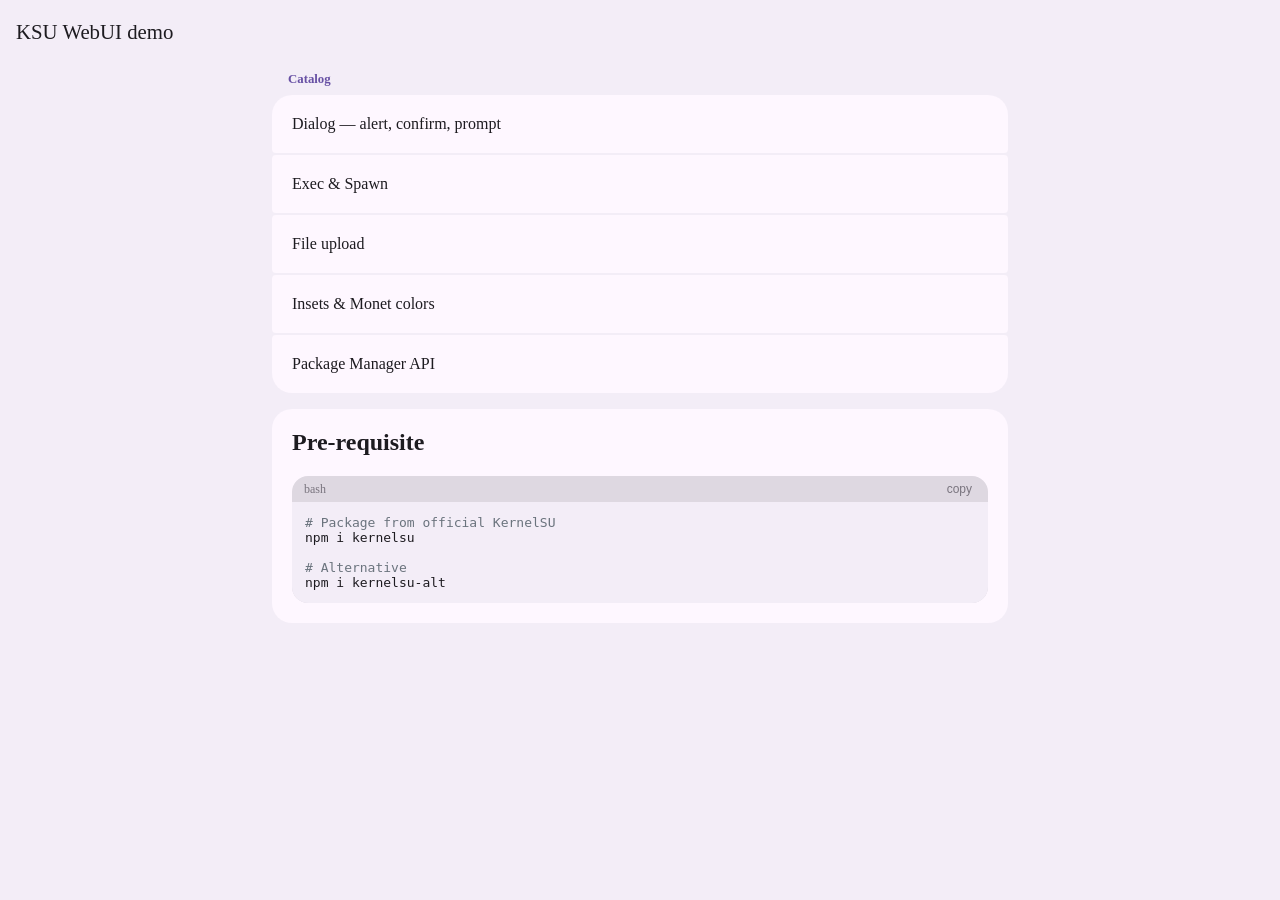
==== commit 0fc0a40a: "webroot: new demo ui with sample code" ====
--- a/module/webroot/index.html
+++ b/module/webroot/index.html
@@ -1,121 +1,55 @@
 <!DOCTYPE html>
 <html lang="en">
-    <head>
-        <meta charset="utf-8">
-        <meta name="viewport" content="width=device-width, initial-scale=1.0">
-        <title>KSU WebUI demo</title>
-        <link rel="stylesheet" href="styles.css" type="text/css">
-        <script type="module" crossorigin src="index.js"></script>
-    </head>
-    <body>
-        <div class="header">
-            <div class="header-content">KSU WebUI demo</div>
-        </div>
-        <!-- Inset demo -->
-        <div class="inset-demo top hide">
-            <div class="corner">I'm top inset</div>
-            <div class="corner">I'm top inset</div>
-            <div class="corner">I'm top inset</div>
-        </div>
-        <div class="inset-demo bottom hide">
-            <div class="corner">I'm bottom inset</div>
-            <div class="corner">I'm bottom inset</div>
-            <div class="corner">I'm bottom inset</div>
-        </div>
-        <!-- body content -->
-        <div class="content">
-            <div class="content-container">
-                <!-- exec and spawn demo -->
-                 <div class="title">exec, spawn</div>
-                <div class="button-container">
-                    <button class="btn ripple-element" onclick="checkMagisk()">Magisk</button>
-                    <button class="btn ripple-element" onclick="checkApatch()">APatch</button>
-                    <button class="btn ripple-element" onclick="checkKernelSU()">KernelSU</button>
-                </div>
-                <!-- open link in external browser demo -->
-                 <div class="title">link redirect</div>
-                <div class="button-container">
-                    <button class="btn ripple-element" onclick="linkRedirect('https://github.com/KOWX712/ksu-webui-demo')">Open GitHub</button>
-                </div>
-                <!-- Dialog demo -->
-                <div class="title">Dialog</div>
-                <div class="button-container">
-                    <button class="btn ripple-element" onclick="window.alert('Alert dialog demo')">Alert</button>
-                    <button class="btn ripple-element" onclick="window.confirm('Confirm dialog demo')">Confirm</button>
-                    <button class="btn ripple-element" onclick="window.prompt('Prompt dialog demo')">Prompt</button>
-                </div>
-                <!-- File upload demo (supported since KernelSU 32265, APatch 11178)-->
-                <div class="title">File upload</div>
-                <div class="upload-container">
-                    <button class="btn ripple-element" onclick="document.getElementById('fileUpload').click()">Select File</button>
-                    <input type="file" id="fileUpload" class="hide">
-                    <!-- Type demo -->
-                    <!-- accepted suffixes -->
-                    <!-- <input type="file" multiple accept=".jpg,.png,"> -->
-                    <!-- accepted mime types -->
-                    <!-- <input type="file" accept="image/*"> -->
-                    <div id="uploadProgress" class="progress-container hide">
-                        <div class="progress-bar">
-                            <div class="progress-fill"></div>
-                        </div>
-                        <div class="progress-status">
-                            <span id="fileInfo">No file selected</span>
-                            <span id="progressText">0%</span>
+
+<head>
+    <meta charset="utf-8">
+    <meta name="viewport" content="width=device-width, initial-scale=1.0">
+    <title>KSU WebUI demo</title>
+    <link rel="stylesheet" href="styles.css" type="text/css">
+</head>
+
+<body>
+    <header class="header">
+        <div class="header-content">KSU WebUI demo</div>
+    </header>
+    <main class="content page-shell">
+        <div class="content-container page-content">
+            <div class="catalog">
+                <section class="hero-block">
+                    <h1 class="list-title">Catalog</h1>
+                </section>
+
+                <nav class="catalog-list" aria-label="Feature demos">
+                    <a class="catalog-link ripple-element" href="pages/dialog.html">Dialog — alert, confirm, prompt</a>
+                    <a class="catalog-link ripple-element" href="pages/exec.html">Exec & Spawn</a>
+                    <a class="catalog-link ripple-element" href="pages/file.html">File upload</a>
+                    <a class="catalog-link ripple-element" href="pages/insets.html">Insets & Monet colors</a>
+                    <a class="catalog-link ripple-element" href="pages/pm.html">Package Manager API</a>
+                </nav>
+
+                <section id="catalogPrerequisiteCode" class="demo-card feature-card"
+                    aria-labelledby="catalogPrerequisiteTitle">
+                    <div class="feature-card-demo">
+                        <h2 id="catalogPrerequisiteTitle" class="page-title">Pre-requisite</h2>
+                    </div>
+                    <div class="feature-card-code">
+                        <div class="code-demo">
+                            <div class="code-demo-header">
+                                <div class="code-demo-title">bash</div>
+                                <button type="button" class="copy-code-button ripple-element">copy</button>
+                            </div>
+                            <div class="code-demo-markdown"></div>
                         </div>
                     </div>
-                </div>
-                <!-- Insets demo -->
-                <div class="title">Inset</div>
-                <div class="button-container">
-                    <button class="btn ripple-element" onclick="toggleInsetHint()">Inset hint</button>
-                    <button class="btn ripple-element" onclick="toggleInset()">Inset toggle</button>
-                </div>
-                <!-- Monet color demo -->
-                <div class="title">Monet Colors</div>
-                <div class="monet-color-container">
-                    <div class="color-block primary">Primary</div>
-                    <div class="color-block onPrimary">On Primary</div>
-                    <div class="color-block primaryContainer">Primary Container</div>
-                    <div class="color-block onPrimaryContainer">On Primary Container</div>
-                    <div class="color-block secondary">Secondary</div>
-                    <div class="color-block onSecondary">On Secondary</div>
-                    <div class="color-block secondaryContainer">Secondary Container</div>
-                    <div class="color-block onSecondaryContainer">On Secondary Container</div>
-                    <div class="color-block tertiary">Tertiary</div>
-                    <div class="color-block onTertiary">On Tertiary</div>
-                    <div class="color-block tertiaryContainer">Tertiary Container</div>
-                    <div class="color-block onTertiaryContainer">On Tertiary Container</div>
-                    <div class="color-block error">Error</div>
-                    <div class="color-block onError">On Error</div>
-                    <div class="color-block errorContainer">Error Container</div>
-                    <div class="color-block onErrorContainer">On Error Container</div>
-                    <div class="color-block background">Background</div>
-                    <div class="color-block onBackground">On Background</div>
-                    <div class="color-block surface">Surface</div>
-                    <div class="color-block onSurface">On Surface</div>
-                    <div class="color-block surfaceVariant">Surface Variant</div>
-                    <div class="color-block onSurfaceVariant">On Surface Variant</div>
-                    <div class="color-block outline">Outline</div>
-                    <div class="color-block outlineVariant">Outline Variant</div>
-                    <div class="color-block inverseSurface">Inverse Surface</div>
-                    <div class="color-block inverseOnSurface">Inverse On Surface</div>
-                    <div class="color-block inversePrimary">Inverse Primary</div>
-                    <div class="color-block surfaceBright">Surface Bright</div>
-                    <div class="color-block surfaceDim">Surface Dim</div>
-                    <div class="color-block surfaceContainer">Surface Container</div>
-                    <div class="color-block surfaceContainerLowest">Surface Container Lowest</div>
-                    <div class="color-block surfaceContainerLow">Surface Container Low</div>
-                    <div class="color-block surfaceContainerHigh">Surface Container High</div>
-                    <div class="color-block surfaceContainerHighest">Surface Container Highest</div>
-                    <div class="color-block shadow">Shadow</div>
-                </div>
-                <!-- package manager api demo -->
-                <div class="title">Package Manager API</div>
-                <div class="pm-container">
-                    <div class="loading">Loading packages...</div>
-                </div>
+                </section>
             </div>
         </div>
-        <div class="footer-placeholder"></div>
-    </body>
-</html>
+    </main>
+    <div class="footer-placeholder"></div>
+    <script src="assets/highlight.min.js"></script>
+    <script src="assets/marked.umd.js"></script>
+    <script src="assets/marked-highlight.umd.js"></script>
+    <script type="module" src="index.js"></script>
+</body>
+
+</html>
--- a/module/webroot/styles.css
+++ b/module/webroot/styles.css
@@ -1,11 +1,21 @@
 @import './theme.css';
+@import './assets/github.min.css';
+@import './assets/github-dark.min.css'(prefers-color-scheme: dark);
 
 body {
     margin: 0;
     padding-top: var(--inset-top);
     padding-bottom: var(--inset-bottom);
-    background-color: var(--color-background);
-    color: var(--color-on-background);
+    background-color: var(--color-surface-container);
+    color: var(--color-on-surface);
+}
+
+a {
+    cursor: default;
+}
+
+.hide {
+    display: none !important;
 }
 
 .header {
@@ -14,19 +24,41 @@
     left: 0;
     width: 100%;
     height: 64px;
+    display: flex;
+    align-items: center;
+    gap: 8px;
+    padding: 0 16px;
     padding-top: var(--inset-top);
-    background-color: var(--color-background);
+    background-color: var(--color-surface-container);
     z-index: 1;
+    user-select: none;
 }
 
 .header-content {
-    font-size: 1.2em;
+    font-size: 1.3em;
     width: 100%;
     height: 100%;
-    padding: 0 16px;
     box-sizing: border-box;
     display: flex;
     align-items: center;
+}
+
+.back-btn {
+    height: 40px;
+    width: 40px;
+    border-radius: 50%;
+    flex-shrink: 0;
+    display: flex;
+    align-items: center;
+    justify-content: center;
+    position: relative;
+    background-color: var(--color-surface-bright);
+
+    svg {
+        height: 24px;
+        width: 24px;
+        fill: var(--color-on-surface);
+    }
 }
 
 .content {
@@ -60,7 +92,7 @@
 }
 
 .content-container {
-    width:100%;
+    width: 100%;
     max-width: 768px;
     padding: 0 16px;
     box-sizing: border-box;
@@ -73,228 +105,6 @@
 .title {
     margin-top: 16px;
     user-select: none;
-}
-
-.monet-color-container {
-    width: 100%;
-    display: grid;
-    grid-template-columns: repeat(2, 1fr);
-    gap: 8px;
-}
-
-.color-block {
-    height: 48px;
-    font-size: 0.8em;
-    border-radius: 8px;
-    display: flex;
-    align-items: end;
-    padding: 8px;
-    box-sizing: border-box;
-}
-
-.color-block.primary {
-    background-color: var(--color-primary);
-    color: var(--color-on-primary);
-}
-
-.color-block.onPrimary {
-    background-color: var(--color-on-primary);
-    color: var(--color-primary);
-}
-
-.color-block.primaryContainer {
-    background-color: var(--color-primary-container);
-    color: var(--color-on-primary-container);
-}
-
-.color-block.onPrimaryContainer {
-    background-color: var(--color-on-primary-container);
-    color: var(--color-primary-container);
-}
-
-.color-block.secondary {
-    background-color: var(--color-secondary);
-    color: var(--color-on-secondary);
-}
-
-.color-block.onSecondary {
-    background-color: var(--color-on-secondary);
-    color: var(--color-secondary);
-}
-
-.color-block.secondaryContainer {
-    background-color: var(--color-secondary-container);
-    color: var(--color-on-secondary-container);
-}
-
-.color-block.onSecondaryContainer {
-    background-color: var(--color-on-secondary-container);
-    color: var(--color-secondary-container);
-}
-
-.color-block.tertiary {
-    background-color: var(--color-tertiary);
-    color: var(--color-on-tertiary);
-}
-
-.color-block.onTertiary {
-    background-color: var(--color-on-tertiary);
-    color: var(--color-tertiary);
-}
-
-.color-block.tertiaryContainer {
-    background-color: var(--color-tertiary-container);
-    color: var(--color-on-tertiary-container);
-}
-
-.color-block.onTertiaryContainer {
-    background-color: var(--color-on-tertiary-container);
-    color: var(--color-tertiary-container);
-}
-
-.color-block.error {
-    background-color: var(--color-error);
-    color: var(--color-on-error);
-}
-
-.color-block.onError {
-    background-color: var(--color-on-error);
-    color: var(--color-error);
-}
-
-.color-block.errorContainer {
-    background-color: var(--color-error-container);
-    color: var(--color-on-error-container);
-}
-
-.color-block.onErrorContainer {
-    background-color: var(--color-on-error-container);
-    color: var(--color-error-container);
-}
-
-.color-block.background {
-    background-color: var(--color-background);
-    color: var(--color-on-background);
-}
-
-.color-block.onBackground {
-    background-color: var(--color-on-background);
-    color: var(--color-background);
-}
-
-.color-block.surface {
-    background-color: var(--color-surface);
-    color: var(--color-on-surface);
-}
-
-.color-block.onSurface {
-    background-color: var(--color-on-surface);
-    color: var(--color-surface);
-}
-
-.color-block.surfaceVariant {
-    background-color: var(--color-surface-variant);
-    color: var(--color-on-surface-variant);
-}
-
-.color-block.onSurfaceVariant {
-    background-color: var(--color-on-surface-variant);
-    color: var(--color-surface-variant);
-}
-
-.color-block.outline {
-    background-color: var(--color-outline);
-    color: var(--color-on-surface);
-}
-
-.color-block.outlineVariant {
-    background-color: var(--color-outline-variant);
-    color: var(--color-on-surface);
-}
-
-.color-block.shadow {
-    background-color: var(--color-shadow);
-    color: #FFFFFF;
-}
-
-.color-block.inverseSurface {
-    background-color: var(--color-inverse-surface);
-    color: var(--color-inverse-on-surface);
-}
-
-.color-block.inverseOnSurface {
-    background-color: var(--color-inverse-on-surface);
-    color: var(--color-inverse-surface);
-}
-
-.color-block.inversePrimary {
-    background-color: var(--color-inverse-primary);
-    color: var(--color-inverse-surface);
-}
-
-.color-block.surfaceBright {
-    background-color: var(--color-surface-bright);
-    color: var(--color-on-surface);
-}
-
-.color-block.surfaceDim {
-    background-color: var(--color-surface-dim);
-    color: var(--color-on-surface);
-}
-
-.color-block.surfaceContainer {
-    background-color: var(--color-surface-container);
-    color: var(--color-on-surface);
-}
-
-.color-block.surfaceContainerLowest {
-    background-color: var(--color-surface-container-lowest);
-    color: var(--color-on-surface);
-}
-
-.color-block.surfaceContainerLow {
-    background-color: var(--color-surface-container-low);
-    color: var(--color-on-surface);
-}
-
-.color-block.surfaceContainerHigh {
-    background-color: var(--color-surface-container-high);
-    color: var(--color-on-surface);
-}
-
-.color-block.surfaceContainerHighest {
-    background-color: var(--color-surface-container-highest);
-    color: var(--color-on-surface);
-}
-
-.inset-demo {
-    position: fixed;
-    width: 100%;
-    background-color: var(--color-tertiary-container);
-    color: var(--color-on-tertiary-container);
-    z-index: 1;
-    overflow: hidden;
-    display: grid;
-    grid-template-columns: repeat(3, 1fr);
-}
-
-.inset-demo.top {
-    top: 0;
-    height: var(--inset-top);
-}
-
-.inset-demo.bottom {
-    bottom: 0;
-    height: var(--inset-bottom);
-}
-
-.corner {
-    text-align: center;
-    font-size: 0.5em;
-}
-
-.inset-demo.bottom .corner {
-    margin-top: auto;
 }
 
 .ripple-element {
@@ -429,10 +239,6 @@
     color: var(--color-error);
 }
 
-.hide {
-    display: none;
-}
-
 .upload-container {
     width: 100%;
     display: flex;
@@ -473,3 +279,142 @@
     font-size: 0.8em;
     color: var(--color-on-surface-variant);
 }
+
+.page-content {
+    align-items: stretch;
+    gap: 16px;
+    padding-top: 8px;
+}
+
+.hero-block,
+.demo-section,
+.code-section,
+.catalog-list {
+    width: 100%;
+}
+
+.page-title {
+    margin: 0;
+    font-size: 1.5rem;
+    user-select: none;
+}
+
+.demo-description {
+    margin: 0;
+    color: var(--color-on-surface-variant);
+}
+
+.list-title {
+    padding: 0 16px;
+    font-size: 0.8em;
+    margin-bottom: 8px;
+    margin-top: 0;
+    color: var(--color-primary);
+    user-select: none;
+}
+
+.catalog-list {
+    display: flex;
+    flex-direction: column;
+    gap: 2px;
+    border-radius: 20px;
+    overflow: clip;
+    margin-bottom: 16px;
+}
+
+.catalog-link {
+    color: inherit;
+    text-decoration: none;
+}
+
+.catalog-link {
+    display: block;
+    padding: 20px;
+    border-radius: 4px;
+    background-color: var(--color-surface-bright);
+    transition: border-radius 0.3s ease;
+}
+
+.catalog-link:active {
+    border-radius: 20px;
+}
+
+.demo-card,
+.code-card {
+    background-color: var(--color-surface-bright);
+    border-radius: 20px;
+    padding: 20px;
+    box-sizing: border-box;
+}
+
+.feature-card {
+    display: flex;
+    flex-direction: column;
+    gap: 20px;
+}
+
+.feature-card-demo {
+    display: flex;
+    flex-direction: column;
+    gap: 16px;
+}
+
+.feature-card-code {
+    display: flex;
+    flex-direction: column;
+}
+
+.feature-card-actions {
+    display: flex;
+    flex-wrap: wrap;
+    gap: 8px;
+}
+
+.feature-card-actions .btn {
+    flex: 1 1 180px;
+}
+
+.code-demo {
+    display: flex;
+    flex-direction: column;
+    border-radius: 16px;
+    overflow: clip;
+    background-color: var(--color-surface-dim);
+}
+
+.code-demo-markdown pre {
+    margin: 0;
+}
+
+.code-demo-header {
+    display: flex;
+    align-items: center;
+    justify-content: space-between;
+    padding: 2px 8px;
+    font-size: 0.75em;
+    color: var(--color-outline);
+}
+
+.code-demo-title {
+    margin-inline-start: 4px;
+    user-select: none;
+}
+
+.code-demo-heading-group {
+    min-width: 0;
+}
+
+.copy-code-button {
+    font-size: inherit;
+    border: none;
+    border-radius: 50px;
+    padding: 4px 8px;
+    background-color: transparent;
+    color: inherit;
+    flex-shrink: 0;
+}
+
+.hljs {
+    background-color: var(--color-surface-container);
+    color: var(--color-on-surface);
+}
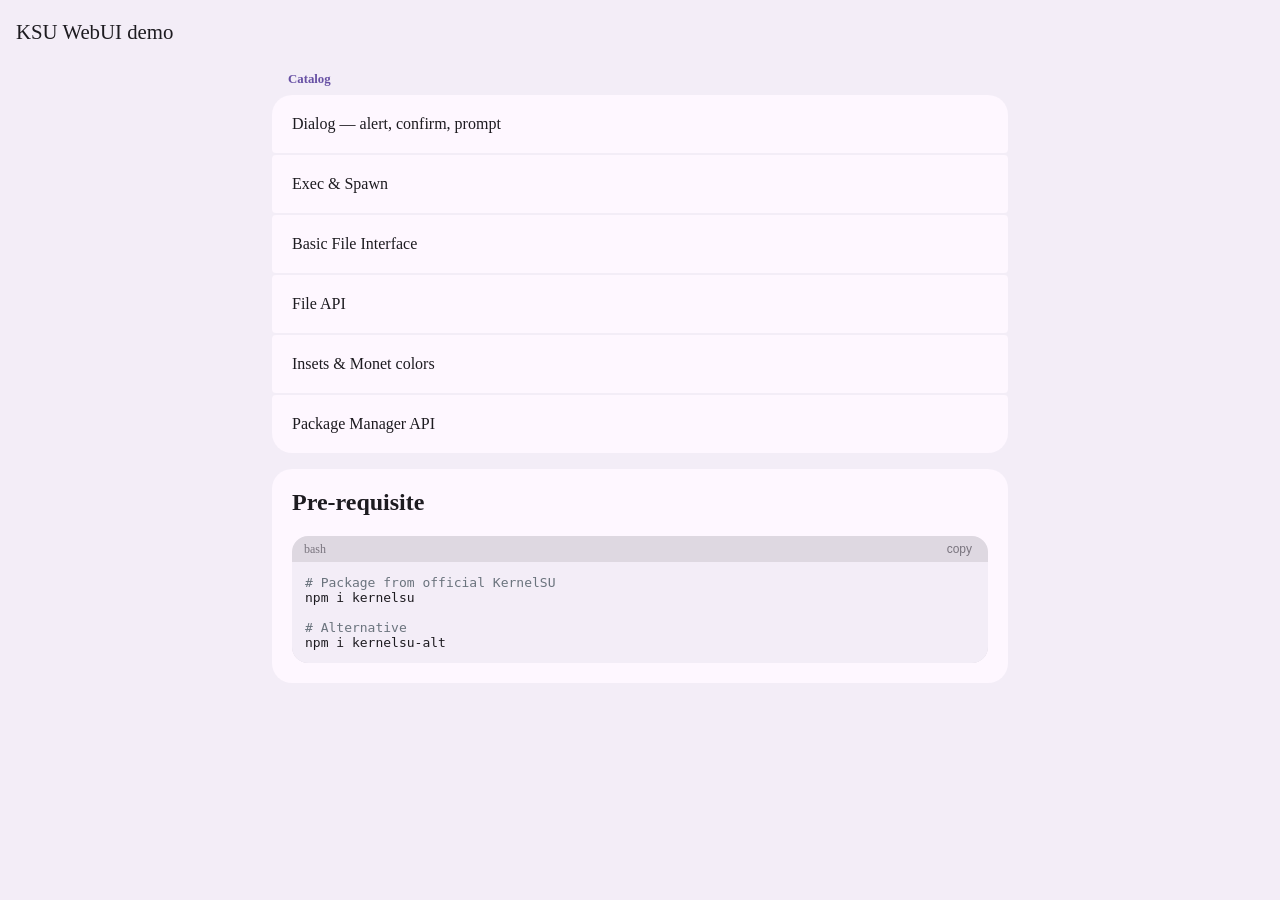
==== commit cd58fd4b: "feat: file api" ====
--- a/module/webroot/index.html
+++ b/module/webroot/index.html
@@ -20,11 +20,12 @@
                 </section>
 
                 <nav class="catalog-list" aria-label="Feature demos">
-                    <a class="catalog-link ripple-element" href="pages/dialog.html">Dialog — alert, confirm, prompt</a>
-                    <a class="catalog-link ripple-element" href="pages/exec.html">Exec & Spawn</a>
-                    <a class="catalog-link ripple-element" href="pages/file.html">File upload</a>
-                    <a class="catalog-link ripple-element" href="pages/insets.html">Insets & Monet colors</a>
-                    <a class="catalog-link ripple-element" href="pages/pm.html">Package Manager API</a>
+                    <a class="catalog-link ripple-element" href="page.html?page=dialog">Dialog — alert, confirm, prompt</a>
+                    <a class="catalog-link ripple-element" href="page.html?page=exec">Exec & Spawn</a>
+                    <a class="catalog-link ripple-element" href="page.html?page=file">Basic File Interface</a>
+                    <a class="catalog-link ripple-element" href="page.html?page=file-api">File API</a>
+                    <a class="catalog-link ripple-element" href="page.html?page=insets">Insets & Monet colors</a>
+                    <a class="catalog-link ripple-element" href="page.html?page=pm">Package Manager API</a>
                 </nav>
 
                 <section id="catalogPrerequisiteCode" class="demo-card feature-card"
@@ -52,4 +53,4 @@
     <script type="module" src="index.js"></script>
 </body>
 
-</html>+</html>
--- a/module/webroot/styles.css
+++ b/module/webroot/styles.css
@@ -132,6 +132,61 @@
     }
 }
 
+.monet-color-container {
+    width: 100%;
+    display: grid;
+    grid-template-columns: repeat(2, 1fr);
+    gap: 8px;
+}
+
+.color-block {
+    height: 48px;
+    font-size: 0.8em;
+    border-radius: 8px;
+    display: flex;
+    align-items: end;
+    padding: 8px;
+    box-sizing: border-box;
+}
+
+.color-block.shadow {
+    color: #FFFFFF !important;
+}
+
+.color-block.outline {
+    color: var(--color-surface) !important;
+}
+
+.inset-demo {
+    position: fixed;
+    width: 100%;
+    background-color: var(--color-tertiary-container);
+    color: var(--color-on-tertiary-container);
+    z-index: 1;
+    overflow: hidden;
+    display: grid;
+    grid-template-columns: repeat(3, 1fr);
+}
+
+.inset-demo.top {
+    top: 0;
+    height: var(--inset-top);
+}
+
+.inset-demo.bottom {
+    bottom: 0;
+    height: var(--inset-bottom);
+}
+
+.corner {
+    text-align: center;
+    font-size: 0.5em;
+}
+
+.inset-demo.bottom .corner {
+    margin-top: auto;
+}
+
 .pm-container {
     max-width: 100%;
     overflow: auto;
@@ -246,6 +301,44 @@
     align-items: center;
     gap: 12px;
     box-sizing: border-box;
+}
+
+.download-container {
+    display: flex;
+    flex-direction: column;
+    gap: 12px;
+    width: 100%;
+}
+
+.download-field {
+    display: flex;
+    flex-direction: column;
+    gap: 4px;
+    color: var(--color-on-surface-variant);
+    font-size: 0.85em;
+}
+
+.download-field input {
+    min-width: 0;
+    box-sizing: border-box;
+    padding: 10px 12px;
+    border: 1px solid var(--color-outline);
+    border-radius: 4px;
+    background-color: var(--color-surface-container);
+    color: var(--color-on-surface);
+    font: inherit;
+}
+
+.upload-container .btn,
+.download-container .btn {
+    align-self: stretch;
+    width: 100%;
+}
+
+.download-status {
+    color: var(--color-on-surface-variant);
+    font-size: 0.85em;
+    overflow-wrap: anywhere;
 }
 
 .progress-container {
@@ -372,6 +465,70 @@
 
 .feature-card-actions .btn {
     flex: 1 1 180px;
+}
+
+.file-api-demo,
+.file-api-controls {
+    display: flex;
+    flex-direction: column;
+    gap: 12px;
+}
+
+.file-api-field {
+    display: flex;
+    flex-direction: column;
+    gap: 4px;
+    color: var(--color-on-surface-variant);
+    font-size: 0.85em;
+}
+
+.file-api-field input {
+    min-width: 0;
+    box-sizing: border-box;
+    padding: 10px 12px;
+    border: 1px solid var(--color-outline);
+    border-radius: 4px;
+    background-color: var(--color-surface-container);
+    color: var(--color-on-surface);
+    font: inherit;
+}
+
+.file-api-checkbox {
+    display: flex;
+    align-items: center;
+    gap: 8px;
+    color: var(--color-on-surface-variant);
+    font-size: 0.85em;
+}
+
+.file-api-checkbox input {
+    width: 18px;
+    height: 18px;
+    margin: 0;
+    accent-color: var(--color-primary);
+}
+
+.file-api-demo .btn {
+    align-self: stretch;
+    width: 100%;
+}
+
+.file-api-demo .btn:disabled {
+    opacity: 0.6;
+}
+
+.file-api-output {
+    min-height: 72px;
+    max-height: 280px;
+    margin: 0;
+    padding: 12px;
+    overflow-x: auto;
+    overflow-y: auto;
+    white-space: pre;
+    box-sizing: border-box;
+    border-radius: 4px;
+    background-color: var(--color-surface-container);
+    color: var(--color-on-surface);
 }
 
 .code-demo {
@@ -417,4 +574,4 @@
 .hljs {
     background-color: var(--color-surface-container);
     color: var(--color-on-surface);
-}+}
